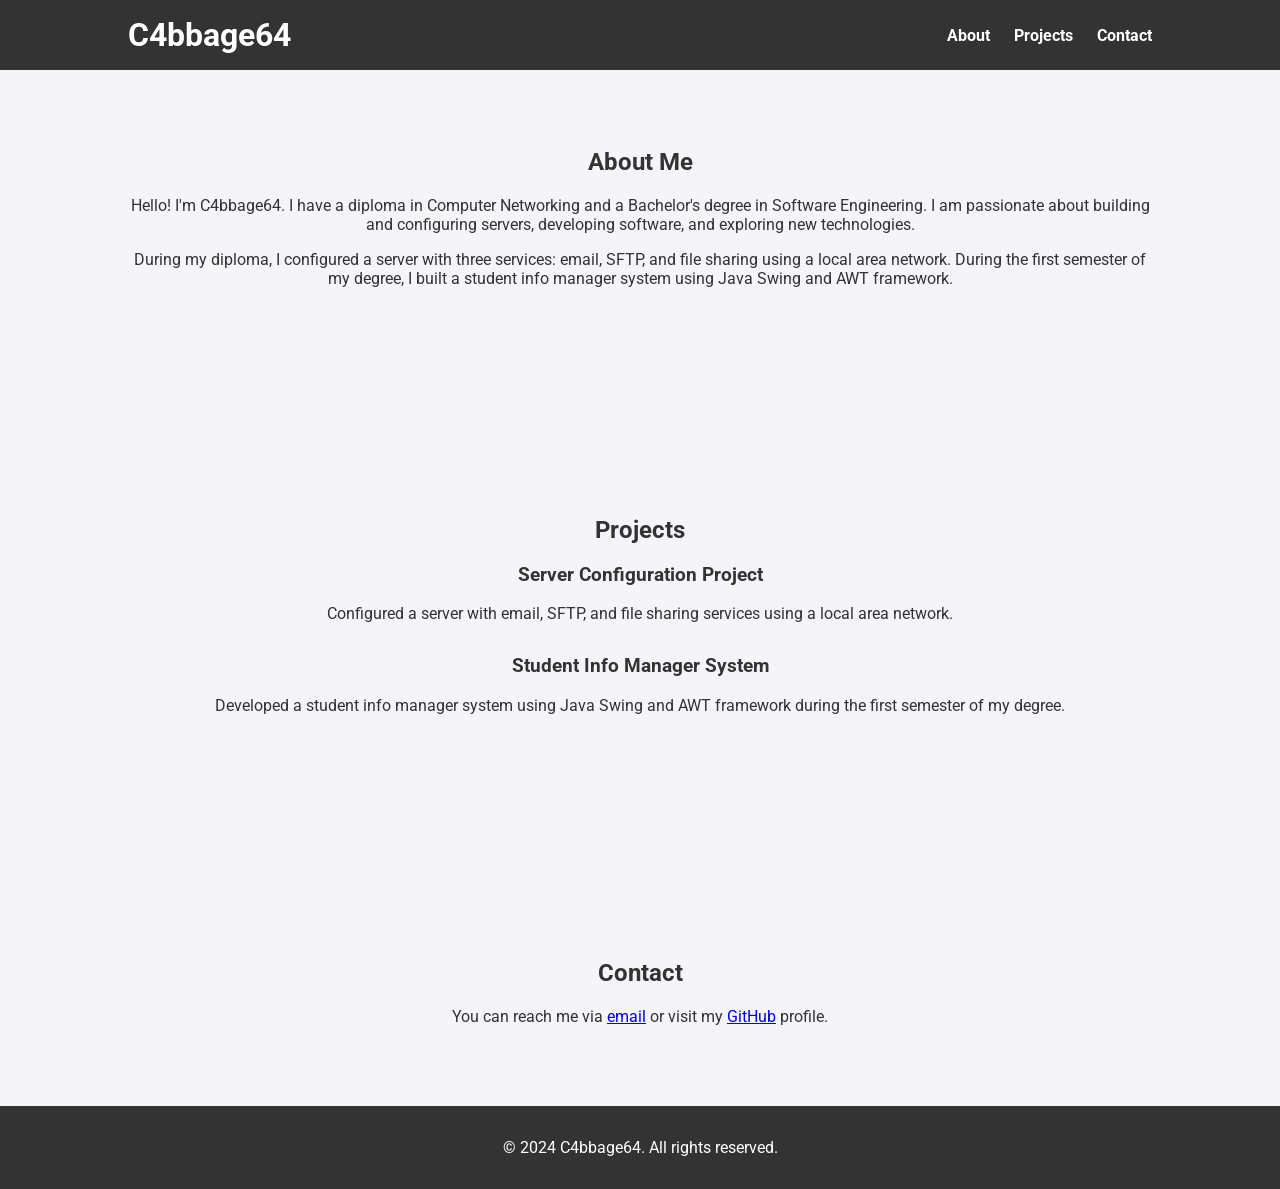
==== index.html @ d0a3040e "Updated Overall Website Design" ====
<!DOCTYPE html>
<html lang="en">
<head>
    <meta charset="UTF-8">
    <meta name="viewport" content="width=device-width, initial-scale=1.0">
    <title>C4bbage64 - Portfolio</title>
    <link href="https://fonts.googleapis.com/css2?family=Roboto:wght@400;700&display=swap" rel="stylesheet">
    <link rel="stylesheet" href="https://cdnjs.cloudflare.com/ajax/libs/font-awesome/6.0.0-beta3/css/all.min.css">
    <link rel="stylesheet" href="styles.css">
</head>
<body>
    <header>
        <div class="container">
            <h1>C4bbage64</h1>
            <nav>
                <ul>
                    <li><a href="#about">About</a></li>
                    <li><a href="#projects">Projects</a></li>
                    <li><a href="#contact">Contact</a></li>
                </ul>
            </nav>
        </div>
    </header>

    <section id="about" class="container">
        <h2>About Me</h2>
        <p>Hello! I'm C4bbage64. I have a diploma in Computer Networking and a Bachelor's degree in Software Engineering. I am passionate about building and configuring servers, developing software, and exploring new technologies.</p>
        <p>During my diploma, I configured a server with three services: email, SFTP, and file sharing using a local area network. During the first semester of my degree, I built a student info manager system using Java Swing and AWT framework.</p>
    </section>

    <section id="projects" class="container">
        <h2>Projects</h2>
        <div class="project">
            <h3>Server Configuration Project</h3>
            <p>Configured a server with email, SFTP, and file sharing services using a local area network.</p>
        </div>
        <div class="project">
            <h3>Student Info Manager System</h3>
            <p>Developed a student info manager system using Java Swing and AWT framework during the first semester of my degree.</p>
        </div>
    </section>

    <section id="contact" class="container">
        <h2>Contact</h2>
        <p>You can reach me via <a href="mailto:your-email@example.com">email</a> or visit my <a href="https://github.com/C4bbage64" target="_blank">GitHub</a> profile.</p>
    </section>

    <footer>
        <div class="container">
            <p>&copy; 2024 C4bbage64. All rights reserved.</p>
        </div>
    </footer>

    <button id="back-to-top"><i class="fas fa-chevron-up"></i></button>

    <script src="scripts.js"></script>
</body>
</html>
---- styles.css ----
body {
    font-family: 'Roboto', sans-serif;
    margin: 0;
    padding: 0;
    box-sizing: border-box;
    background-color: #f4f4f9;
    color: #333;
}

.container {
    width: 80%;
    margin: 0 auto;
}

header {
    background-color: #333;
    color: #fff;
    padding: 1rem 0;
    position: fixed;
    width: 100%;
    top: 0;
    z-index: 1000;
}

header .container {
    display: flex;
    justify-content: space-between;
    align-items: center;
}

header h1 {
    margin: 0;
}

nav ul {
    list-style: none;
    padding: 0;
    margin: 0;
    display: flex;
    gap: 1.5rem;
}

nav a {
    color: #fff;
    text-decoration: none;
    font-weight: bold;
    transition: color 0.3s ease;
}

nav a:hover {
    color: #f4f4f9;
}

section {
    padding: 8rem 0 4rem;
    text-align: center;
}

#projects .project {
    margin-bottom: 2rem;
}

footer {
    background-color: #333;
    color: #fff;
    text-align: center;
    padding: 1rem 0;
}

#back-to-top {
    position: fixed;
    bottom: 2rem;
    right: 2rem;
    background-color: #333;
    color: #fff;
    border: none;
    padding: 0.5rem 1rem;
    cursor: pointer;
    border-radius: 50%;
    display: none;
    font-size: 1.5rem;
    transition: background-color 0.3s ease;
}

#back-to-top:hover {
    background-color: #555;
}
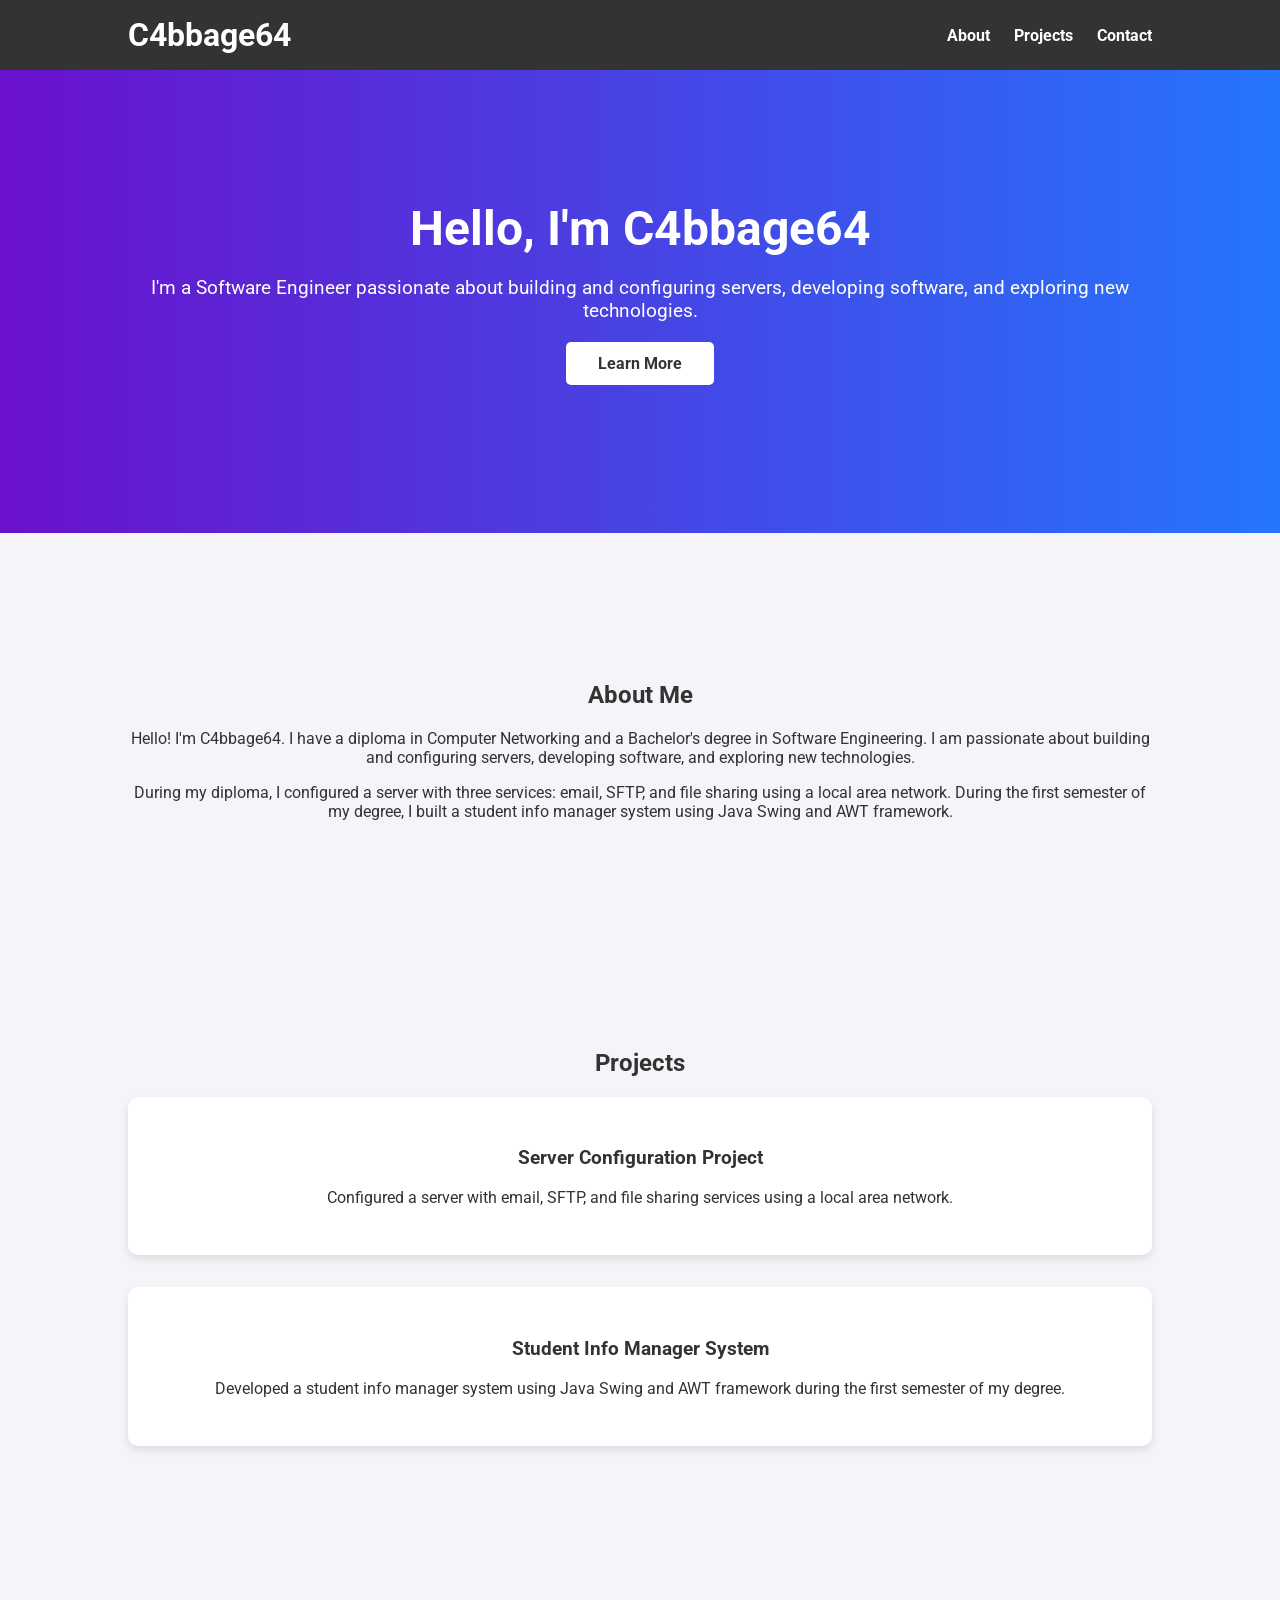
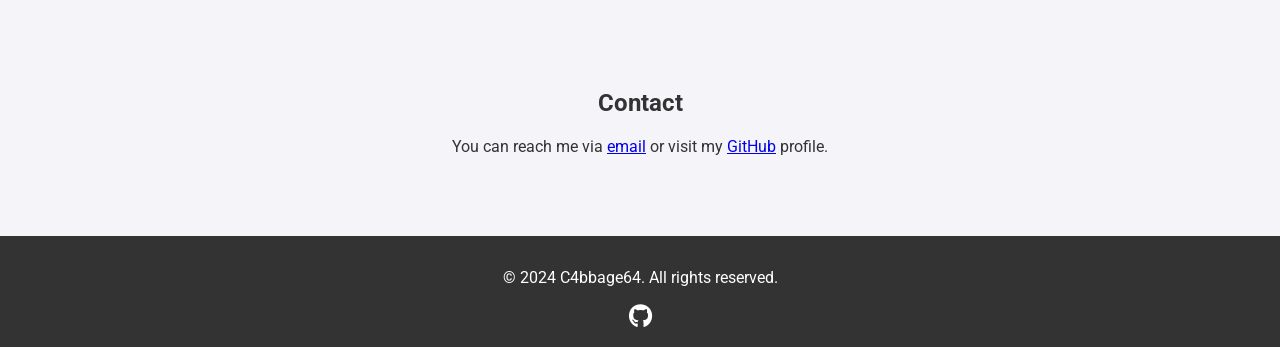
==== commit d3d4cac7: "Updated HTML and CSS" ====
--- a/index.html
+++ b/index.html
@@ -22,6 +22,14 @@
         </div>
     </header>
 
+    <section id="hero" class="hero-section">
+        <div class="container">
+            <h2>Hello, I'm C4bbage64</h2>
+            <p>I'm a Software Engineer passionate about building and configuring servers, developing software, and exploring new technologies.</p>
+            <a href="#about" class="btn">Learn More</a>
+        </div>
+    </section>
+
     <section id="about" class="container">
         <h2>About Me</h2>
         <p>Hello! I'm C4bbage64. I have a diploma in Computer Networking and a Bachelor's degree in Software Engineering. I am passionate about building and configuring servers, developing software, and exploring new technologies.</p>
@@ -30,11 +38,11 @@
 
     <section id="projects" class="container">
         <h2>Projects</h2>
-        <div class="project">
+        <div class="project-card">
             <h3>Server Configuration Project</h3>
             <p>Configured a server with email, SFTP, and file sharing services using a local area network.</p>
         </div>
-        <div class="project">
+        <div class="project-card">
             <h3>Student Info Manager System</h3>
             <p>Developed a student info manager system using Java Swing and AWT framework during the first semester of my degree.</p>
         </div>
@@ -48,6 +56,10 @@
     <footer>
         <div class="container">
             <p>&copy; 2024 C4bbage64. All rights reserved.</p>
+            <div class="social-links">
+                <a href="https://github.com/C4bbage64" target="_blank"><i class="fab fa-github"></i></a>
+                <!-- Add more social links here -->
+            </div>
         </div>
     </footer>
 
--- a/styles.css
+++ b/styles.css
@@ -51,13 +51,53 @@
     color: #f4f4f9;
 }
 
+.hero-section {
+    background: linear-gradient(to right, #6a11cb, #2575fc);
+    color: #fff;
+    padding: 10rem 0;
+    text-align: center;
+}
+
+.hero-section h2 {
+    font-size: 3rem;
+    margin-bottom: 1rem;
+}
+
+.hero-section p {
+    font-size: 1.2rem;
+    margin-bottom: 2rem;
+}
+
+.btn {
+    background-color: #fff;
+    color: #333;
+    padding: 0.75rem 2rem;
+    text-decoration: none;
+    border-radius: 5px;
+    font-weight: bold;
+    transition: background-color 0.3s ease;
+}
+
+.btn:hover {
+    background-color: #ddd;
+}
+
 section {
     padding: 8rem 0 4rem;
     text-align: center;
 }
 
-#projects .project {
+#projects .project-card {
+    background-color: #fff;
+    box-shadow: 0 4px 8px rgba(0,0,0,0.1);
+    padding: 2rem;
+    border-radius: 10px;
     margin-bottom: 2rem;
+    transition: transform 0.3s ease;
+}
+
+#projects .project-card:hover {
+    transform: translateY(-10px);
 }
 
 footer {
@@ -65,6 +105,17 @@
     color: #fff;
     text-align: center;
     padding: 1rem 0;
+}
+
+footer .social-links a {
+    color: #fff;
+    margin: 0 0.5rem;
+    text-decoration: none;
+    font-size: 1.5rem;
+}
+
+footer .social-links a:hover {
+    color: #ddd;
 }
 
 #back-to-top {
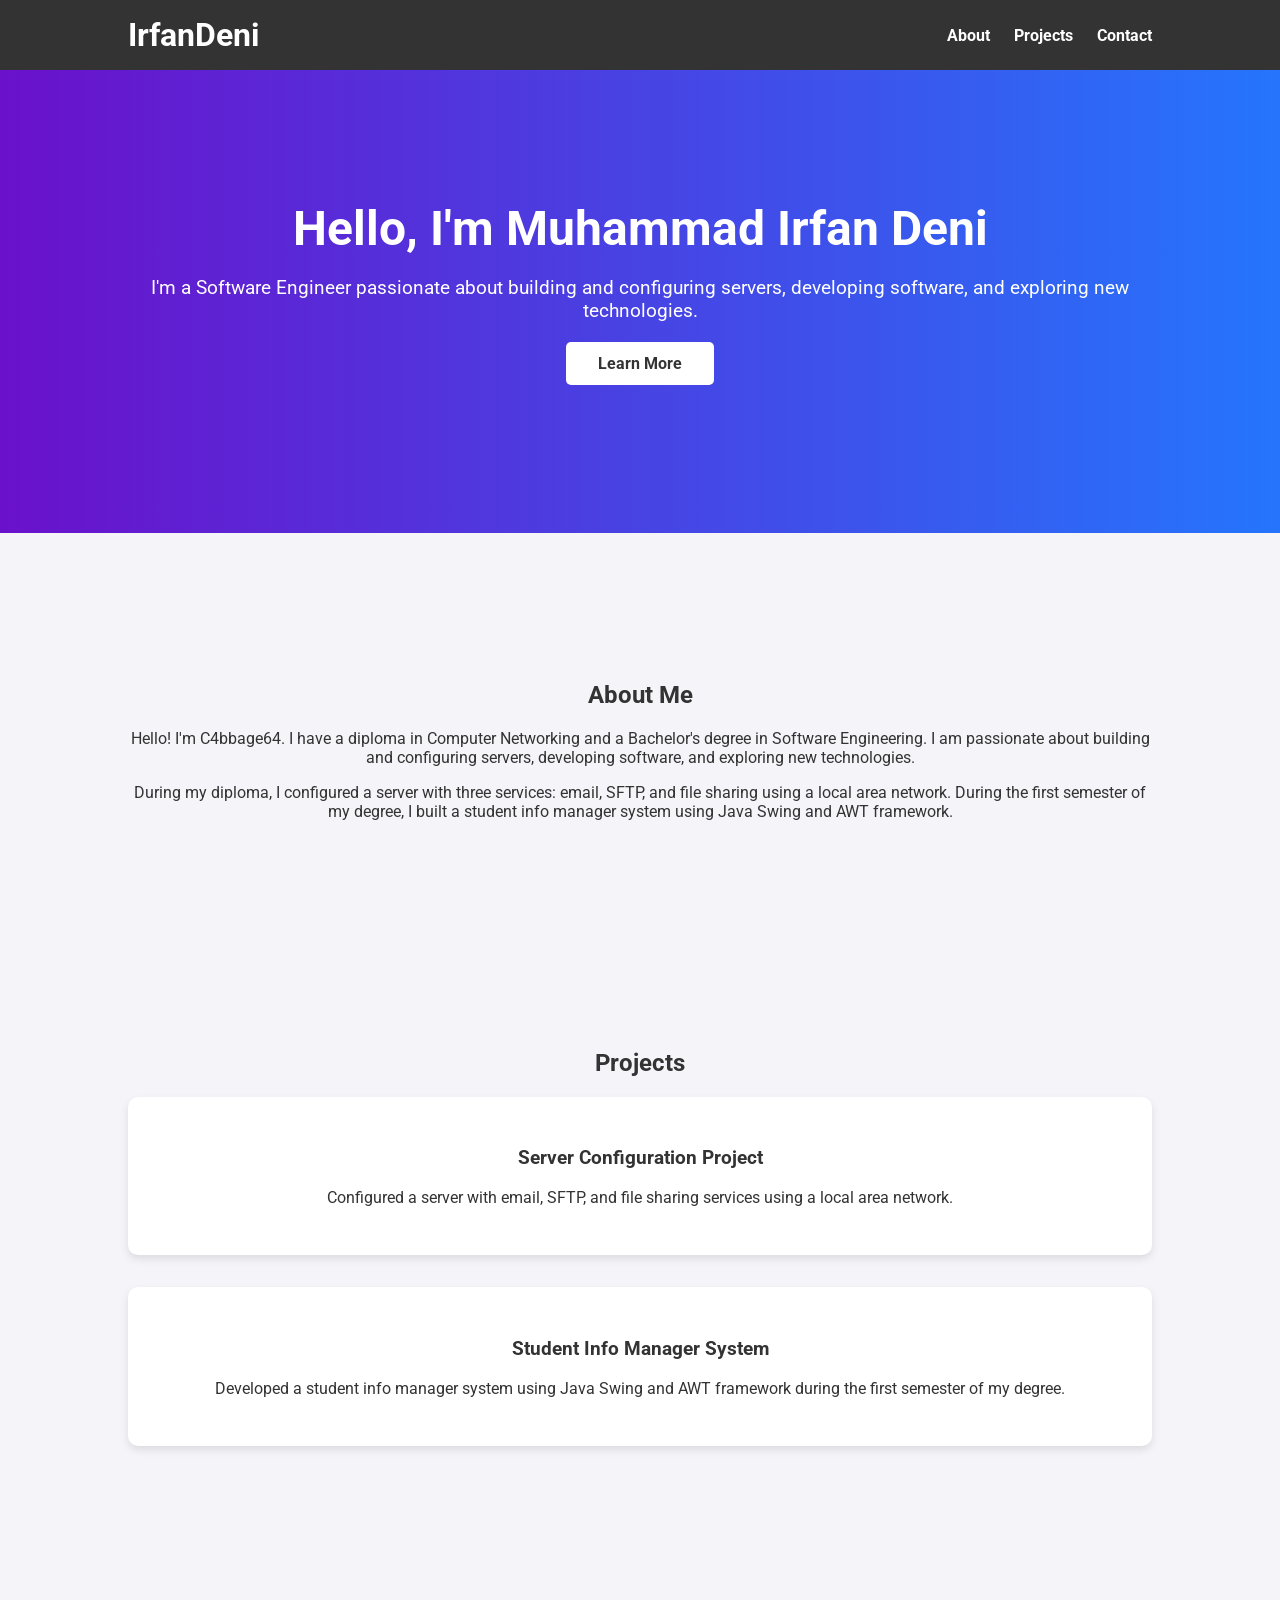
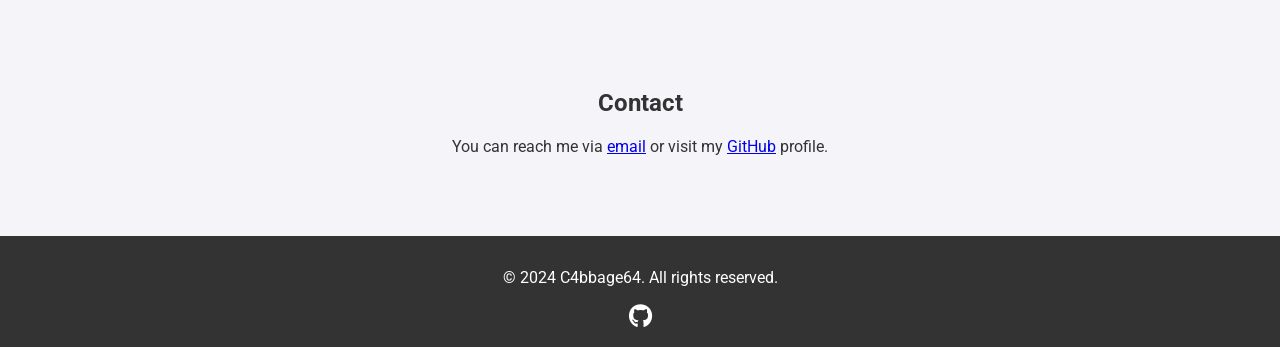
==== commit ec945747: "Update index.html Changed c4bbage64 to real name" ====
--- a/index.html
+++ b/index.html
@@ -3,7 +3,7 @@
 <head>
     <meta charset="UTF-8">
     <meta name="viewport" content="width=device-width, initial-scale=1.0">
-    <title>C4bbage64 - Portfolio</title>
+    <title>Irfan's - Portfolio</title>
     <link href="https://fonts.googleapis.com/css2?family=Roboto:wght@400;700&display=swap" rel="stylesheet">
     <link rel="stylesheet" href="https://cdnjs.cloudflare.com/ajax/libs/font-awesome/6.0.0-beta3/css/all.min.css">
     <link rel="stylesheet" href="styles.css">
@@ -11,7 +11,7 @@
 <body>
     <header>
         <div class="container">
-            <h1>C4bbage64</h1>
+            <h1>IrfanDeni</h1>
             <nav>
                 <ul>
                     <li><a href="#about">About</a></li>
@@ -24,7 +24,7 @@
 
     <section id="hero" class="hero-section">
         <div class="container">
-            <h2>Hello, I'm C4bbage64</h2>
+            <h2>Hello, I'm Muhammad Irfan Deni</h2>
             <p>I'm a Software Engineer passionate about building and configuring servers, developing software, and exploring new technologies.</p>
             <a href="#about" class="btn">Learn More</a>
         </div>
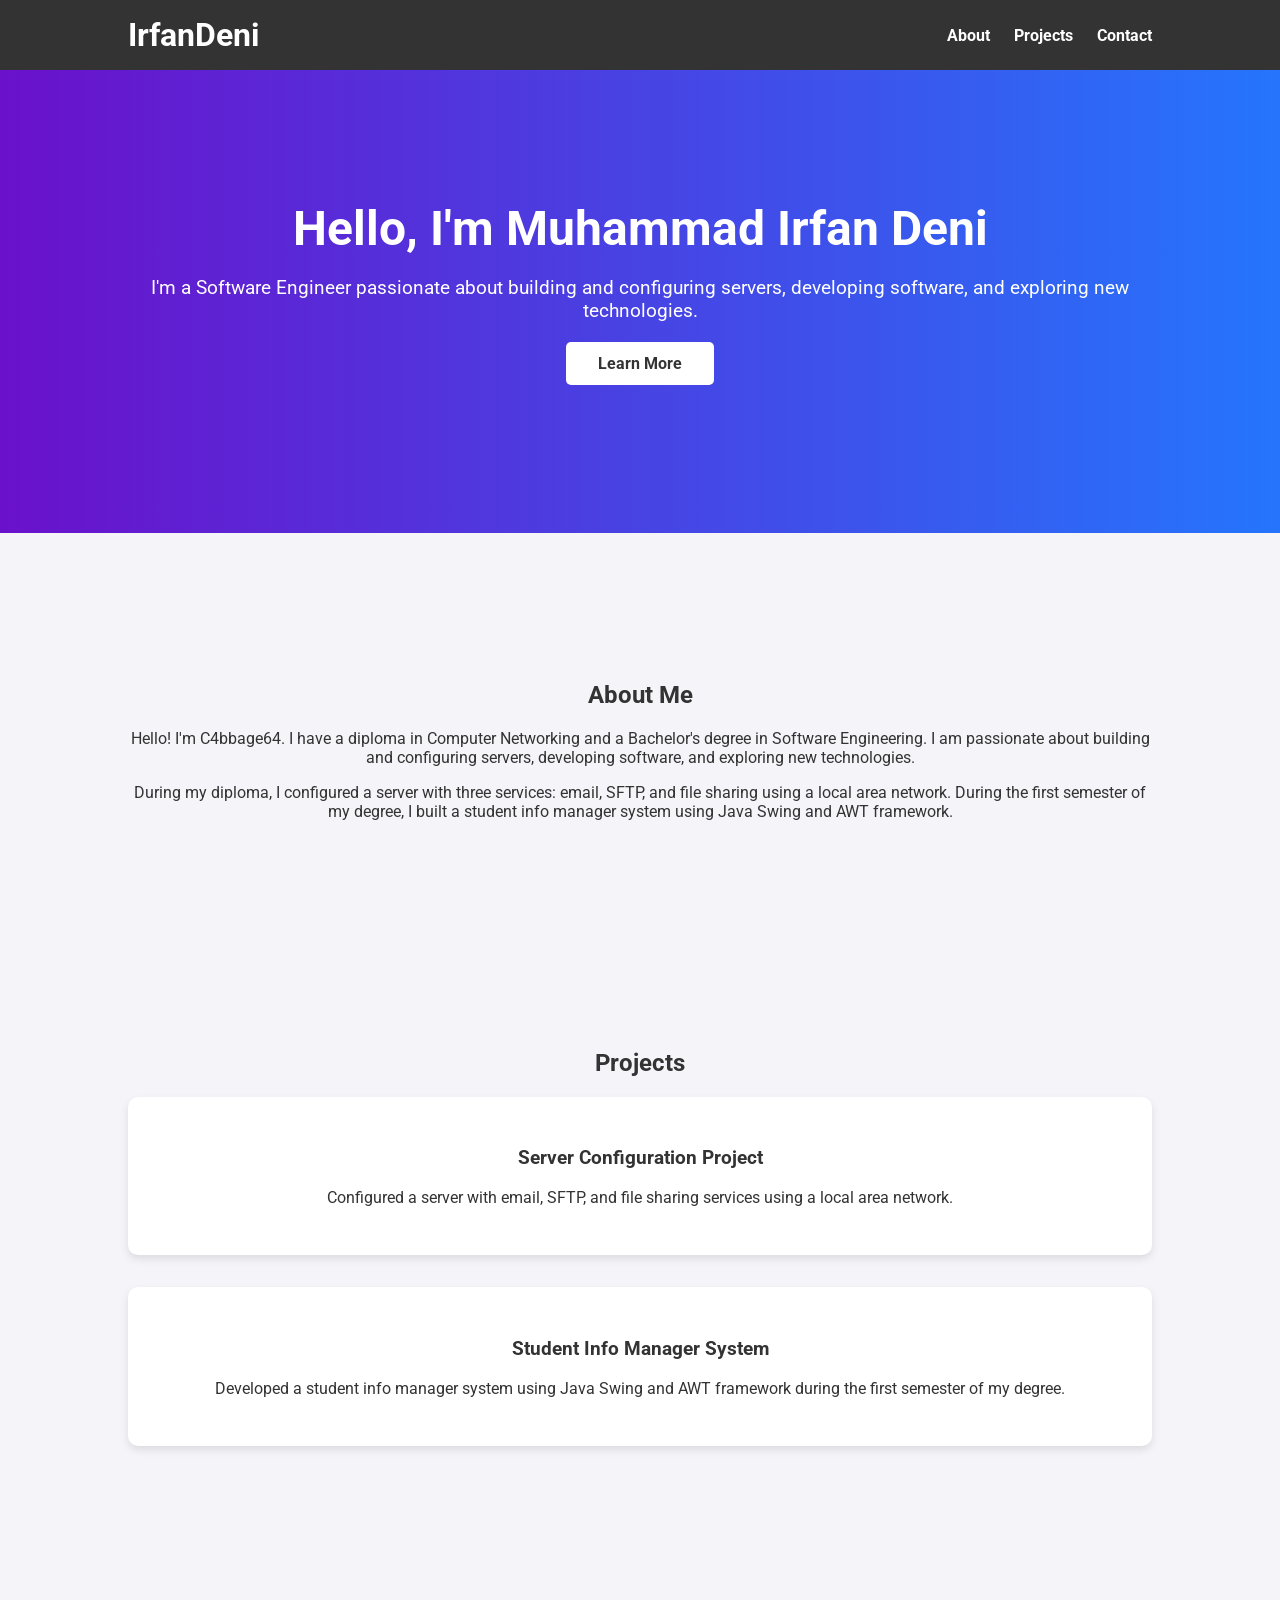
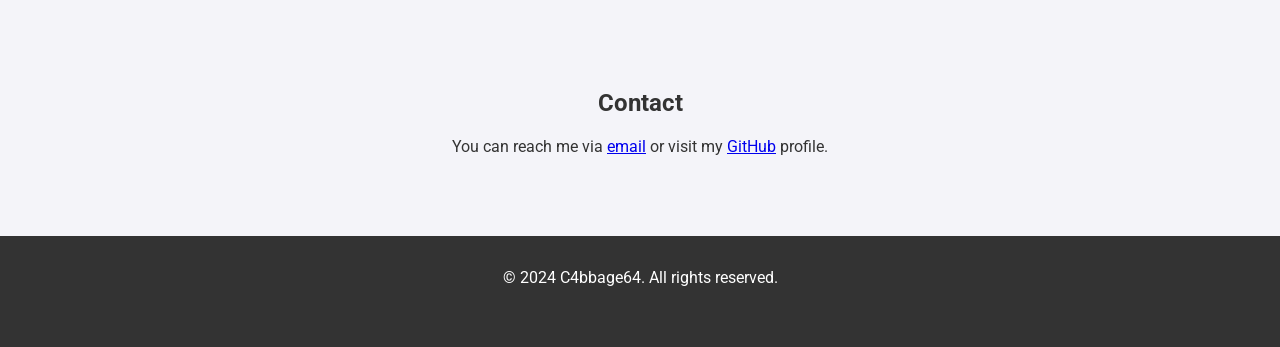
==== commit 0426d22c: "Update contact information and add social media links" ====
--- a/index.html
+++ b/index.html
@@ -50,14 +50,17 @@
 
     <section id="contact" class="container">
         <h2>Contact</h2>
-        <p>You can reach me via <a href="mailto:your-email@example.com">email</a> or visit my <a href="https://github.com/C4bbage64" target="_blank">GitHub</a> profile.</p>
+        <p>You can reach me via <a href="mailto:irfan.deni@gmail.com">email</a> or visit my <a href="https://github.com/C4bbage64" target="_blank">GitHub</a> profile.</p>
     </section>
 
     <footer>
         <div class="container">
             <p>&copy; 2024 C4bbage64. All rights reserved.</p>
             <div class="social-links">
-                <a href="https://github.com/C4bbage64" target="_blank"><i class="fab fa-github"></i></a>
+                <a href="https://github.com/C4bbage64" target="_blank"><i class="fab fa-GitHub"></i></a>
+                <a href="https://www.linkedin.com/in/muhammad-irfan-deni-b18688260/" target="_blank"><i class="fab fa-LinkedIn"></i></a>
+                <a href="https://app.daily.dev/cabbage64" target="_blank"><i class="fab fa-Daily.Dev"></i></a>
+                <a href="https://www.youtube.com/@irfandeni535" target="_blank"><i class="fab fa-Youtube"></i></a>
                 <!-- Add more social links here -->
             </div>
         </div>
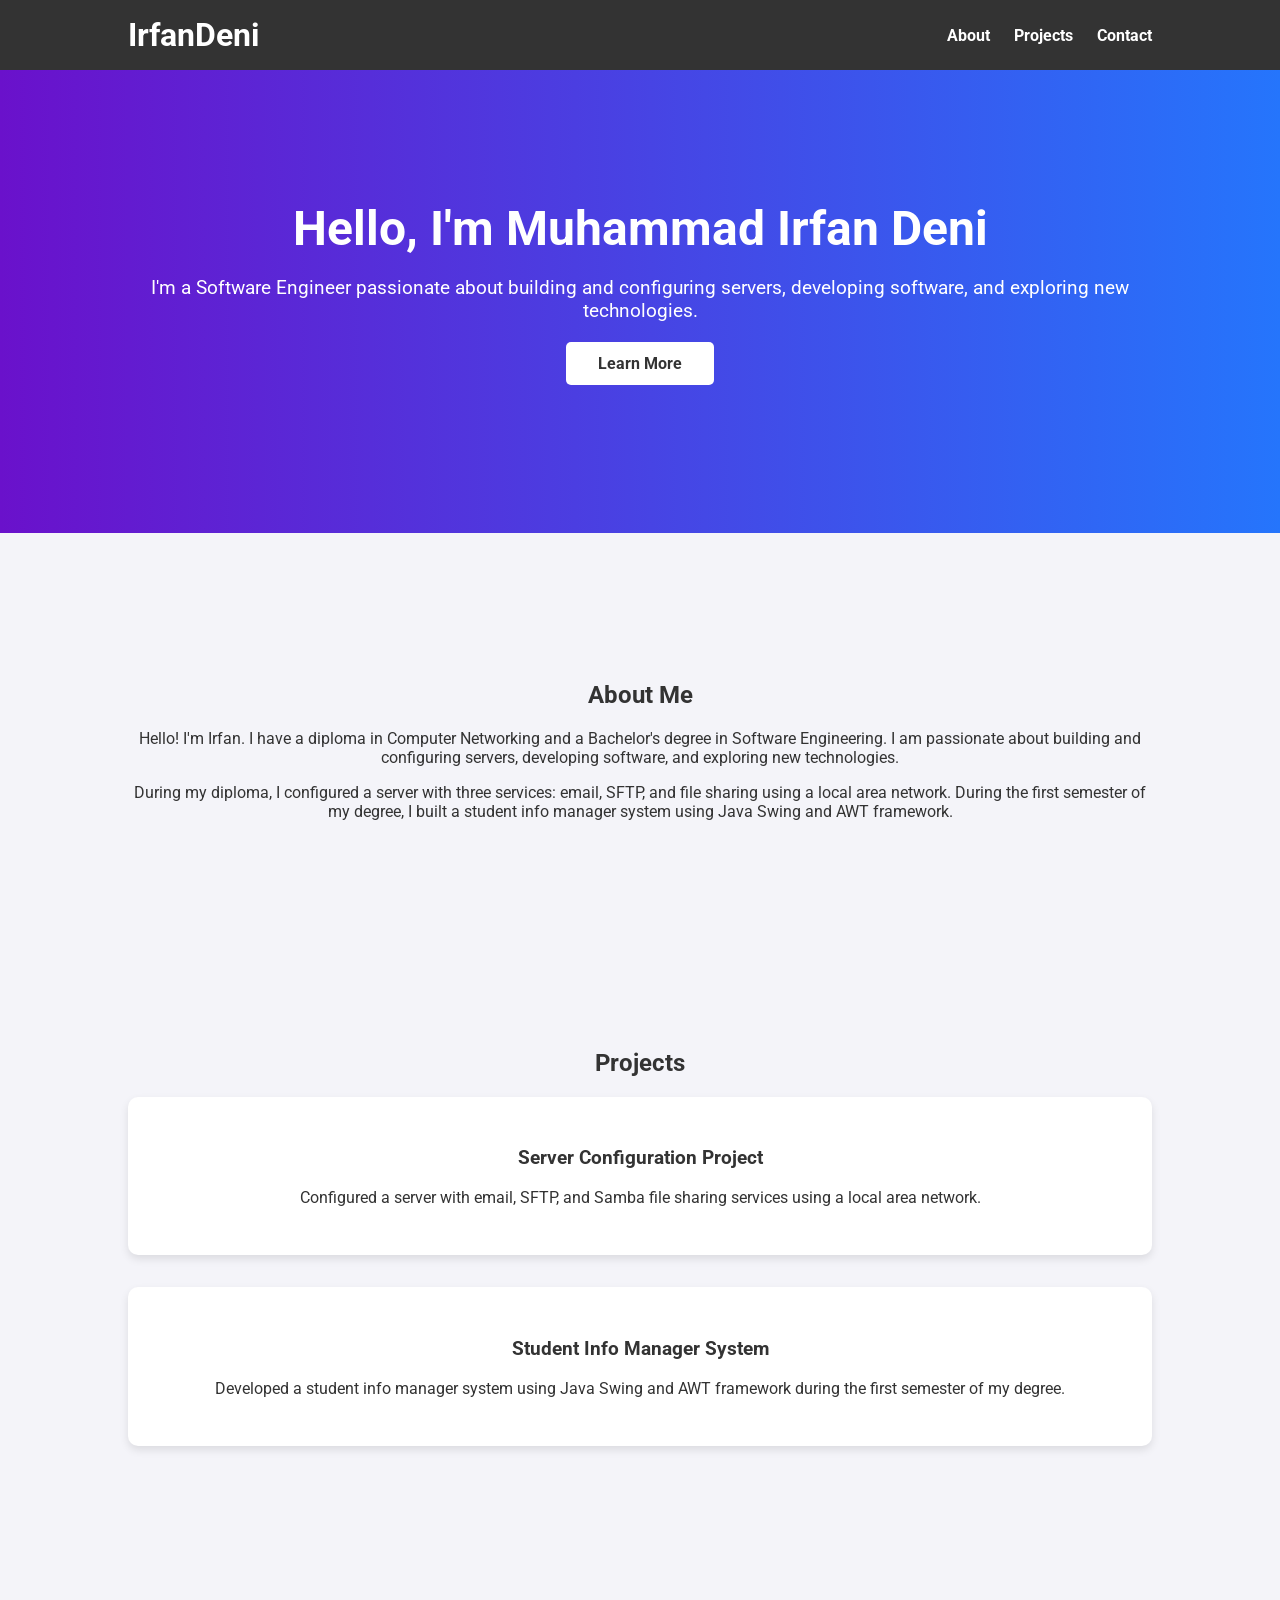
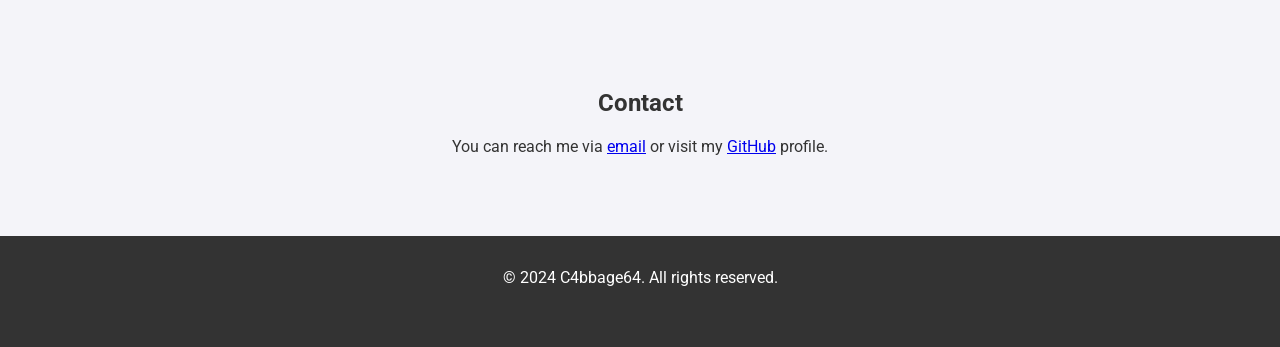
==== commit a7c21e9c: "Update server configuration project description" ====
--- a/index.html
+++ b/index.html
@@ -32,7 +32,7 @@
 
     <section id="about" class="container">
         <h2>About Me</h2>
-        <p>Hello! I'm C4bbage64. I have a diploma in Computer Networking and a Bachelor's degree in Software Engineering. I am passionate about building and configuring servers, developing software, and exploring new technologies.</p>
+        <p>Hello! I'm Irfan. I have a diploma in Computer Networking and a Bachelor's degree in Software Engineering. I am passionate about building and configuring servers, developing software, and exploring new technologies.</p>
         <p>During my diploma, I configured a server with three services: email, SFTP, and file sharing using a local area network. During the first semester of my degree, I built a student info manager system using Java Swing and AWT framework.</p>
     </section>
 
@@ -40,7 +40,7 @@
         <h2>Projects</h2>
         <div class="project-card">
             <h3>Server Configuration Project</h3>
-            <p>Configured a server with email, SFTP, and file sharing services using a local area network.</p>
+            <p>Configured a server with email, SFTP, and Samba file sharing services using a local area network.</p>
         </div>
         <div class="project-card">
             <h3>Student Info Manager System</h3>
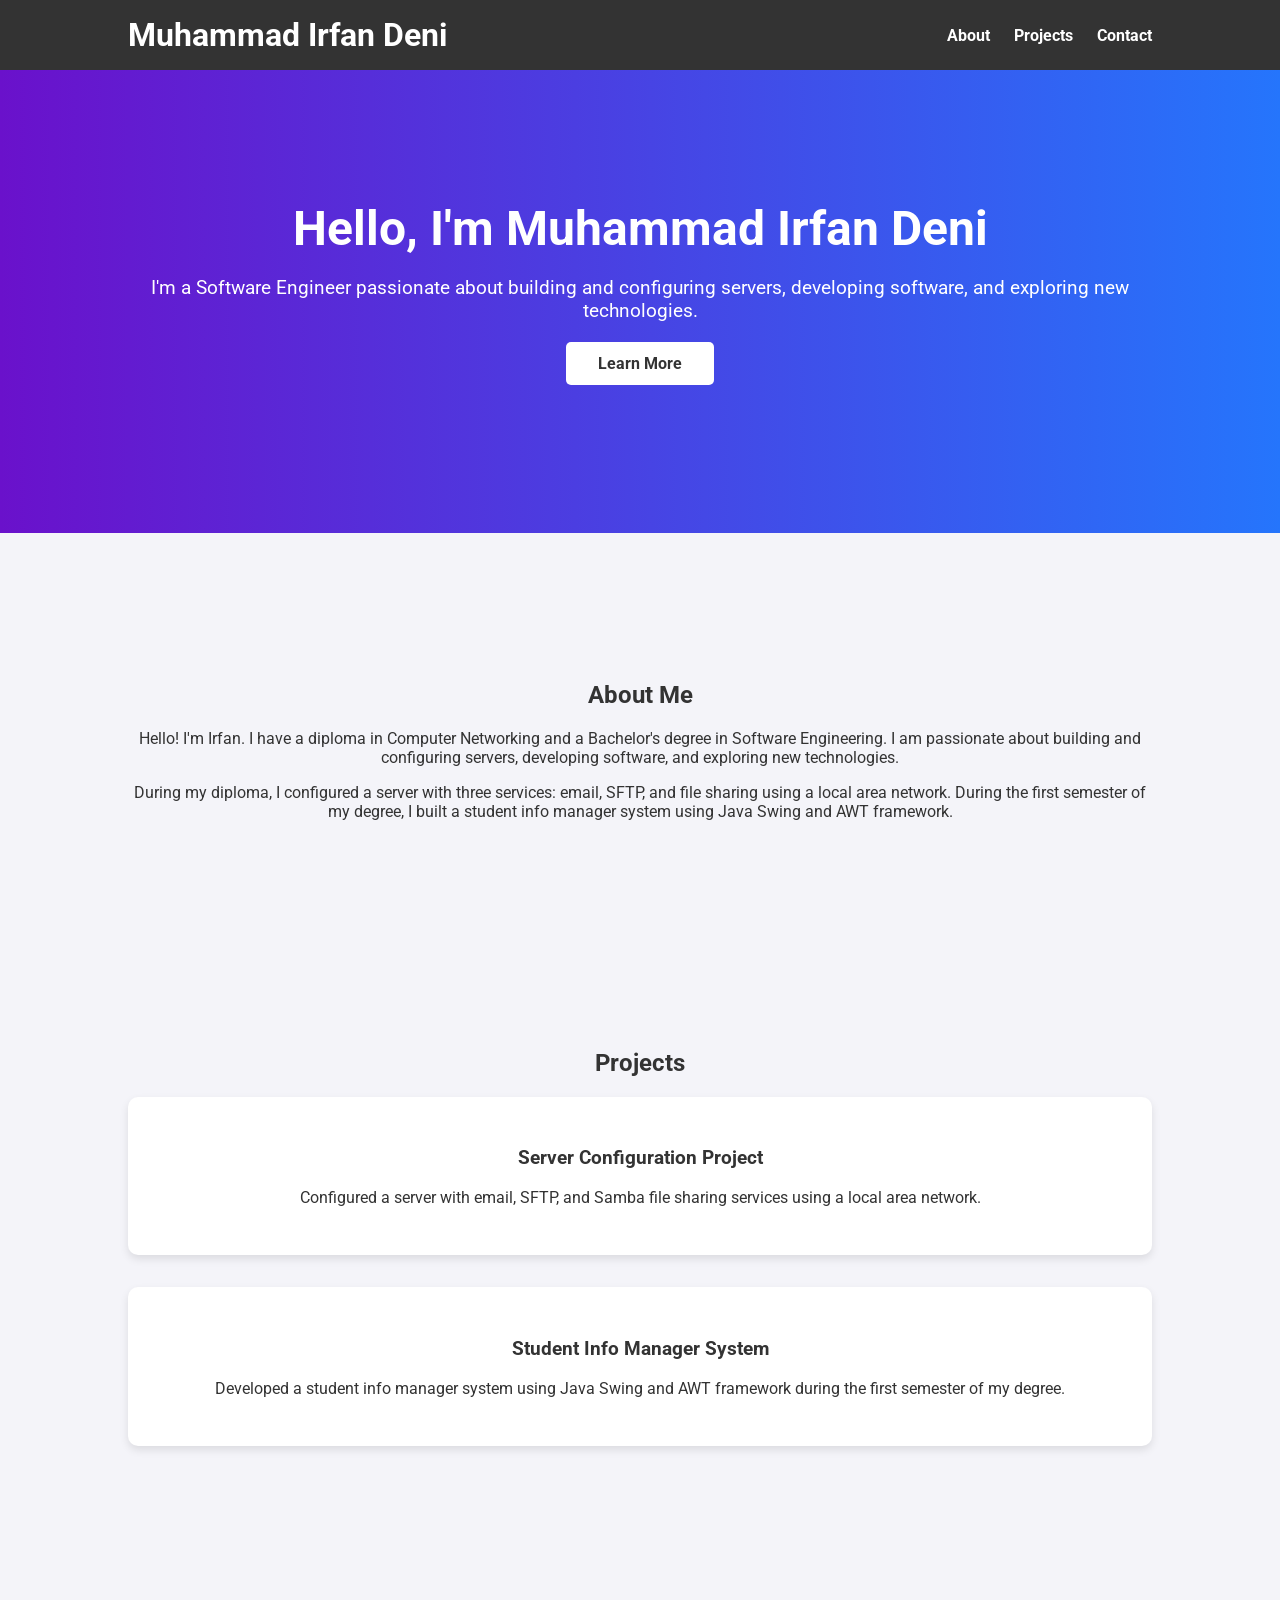
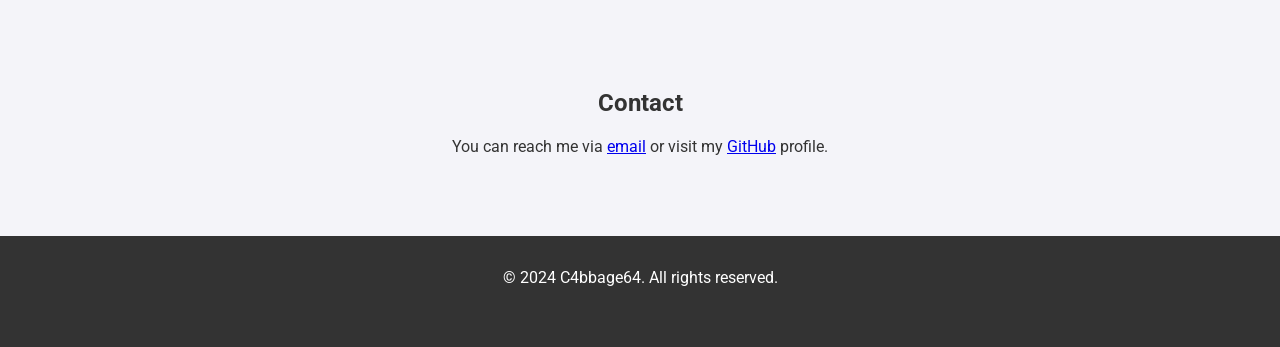
==== commit c5673c55: "Update header title in index.html" ====
--- a/index.html
+++ b/index.html
@@ -11,7 +11,7 @@
 <body>
     <header>
         <div class="container">
-            <h1>IrfanDeni</h1>
+            <h1>Muhammad Irfan Deni</h1>
             <nav>
                 <ul>
                     <li><a href="#about">About</a></li>
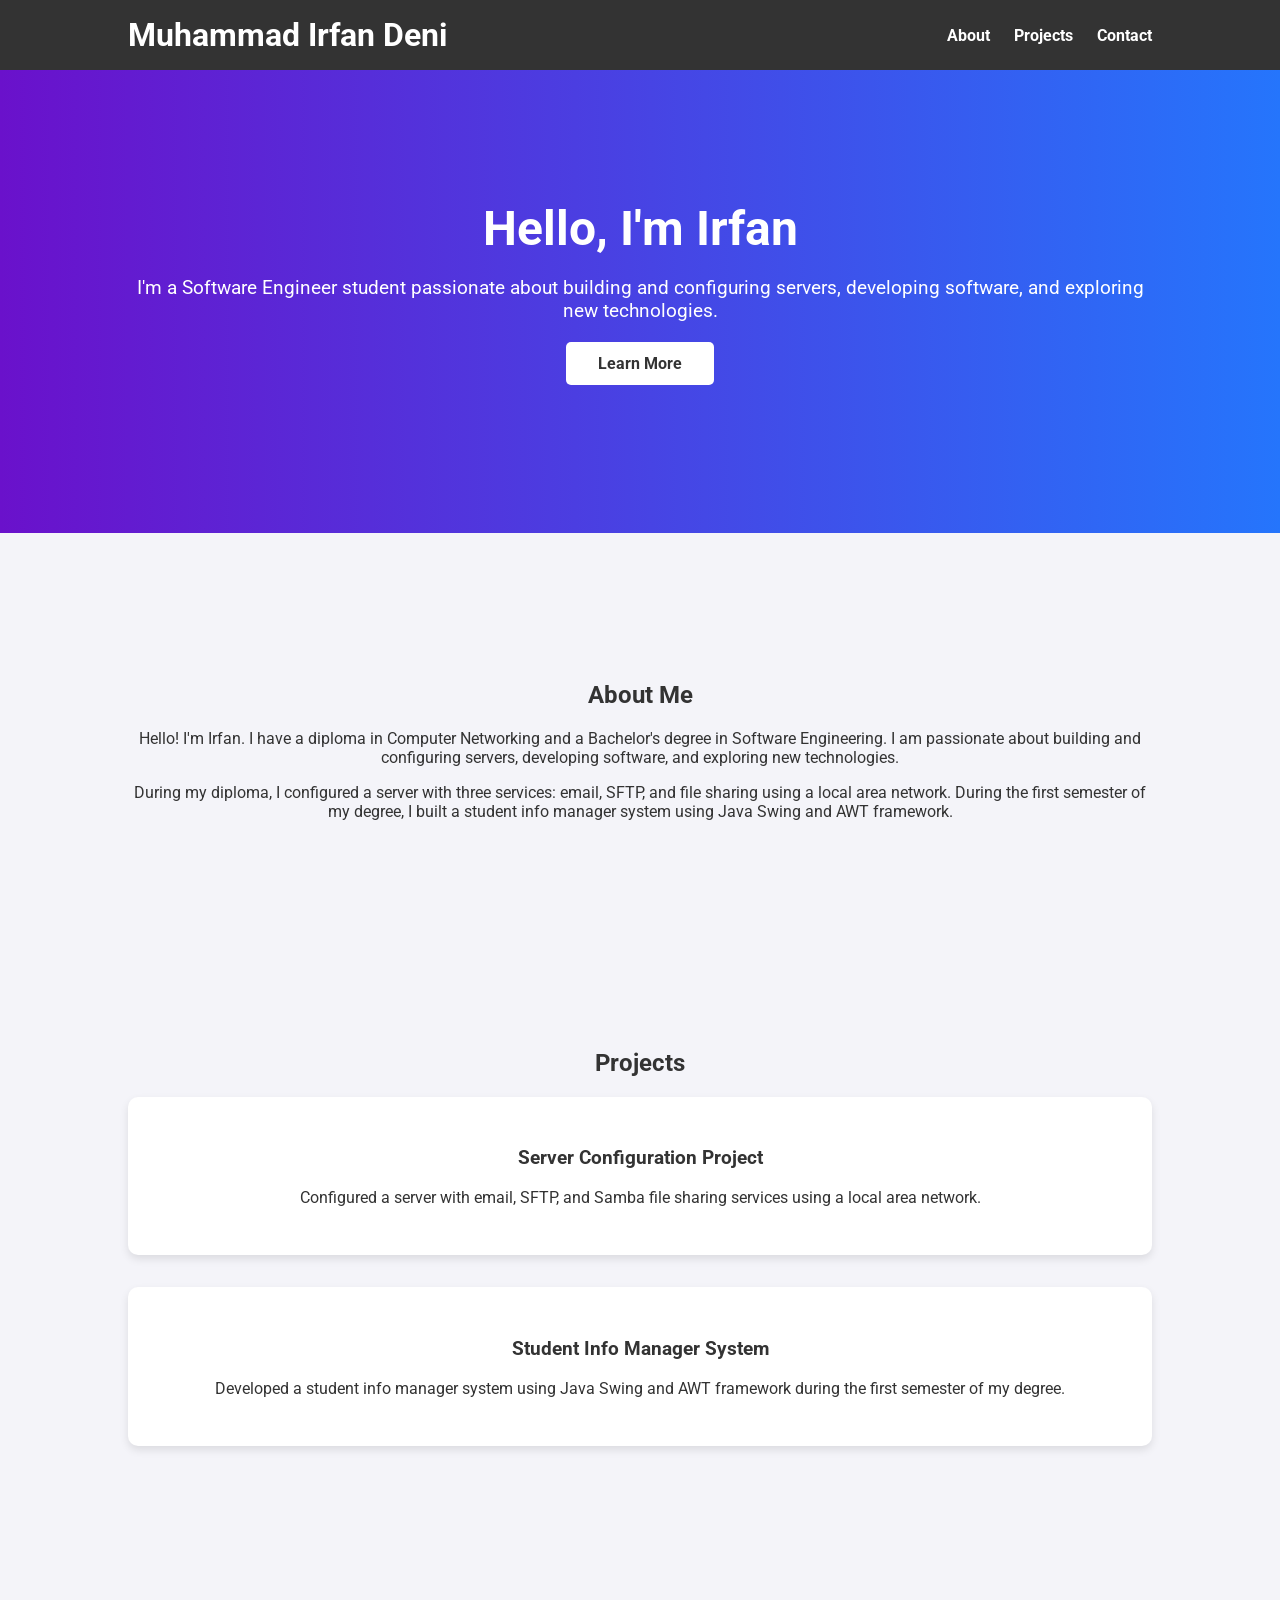
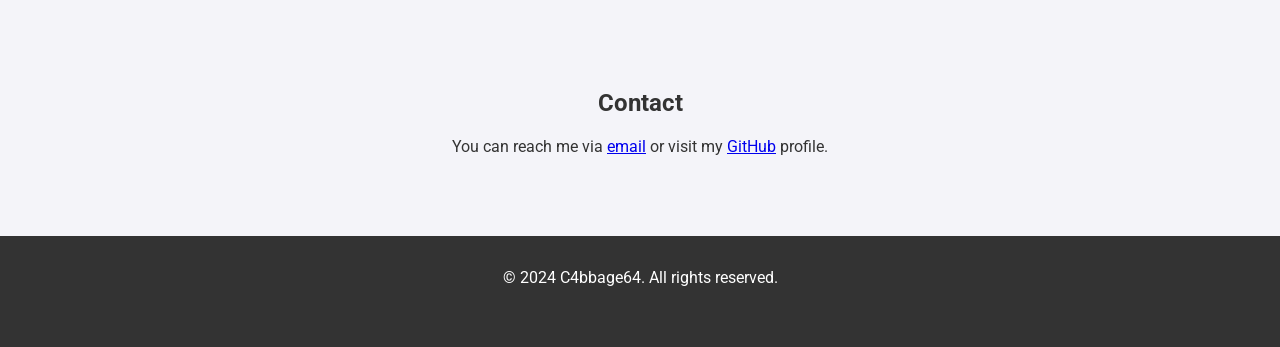
==== commit b7c6fe32: "Update header title and introduction in index.html" ====
--- a/index.html
+++ b/index.html
@@ -24,8 +24,8 @@
 
     <section id="hero" class="hero-section">
         <div class="container">
-            <h2>Hello, I'm Muhammad Irfan Deni</h2>
-            <p>I'm a Software Engineer passionate about building and configuring servers, developing software, and exploring new technologies.</p>
+            <h2>Hello, I'm Irfan</h2>
+            <p>I'm a Software Engineer student passionate about building and configuring servers, developing software, and exploring new technologies.</p>
             <a href="#about" class="btn">Learn More</a>
         </div>
     </section>
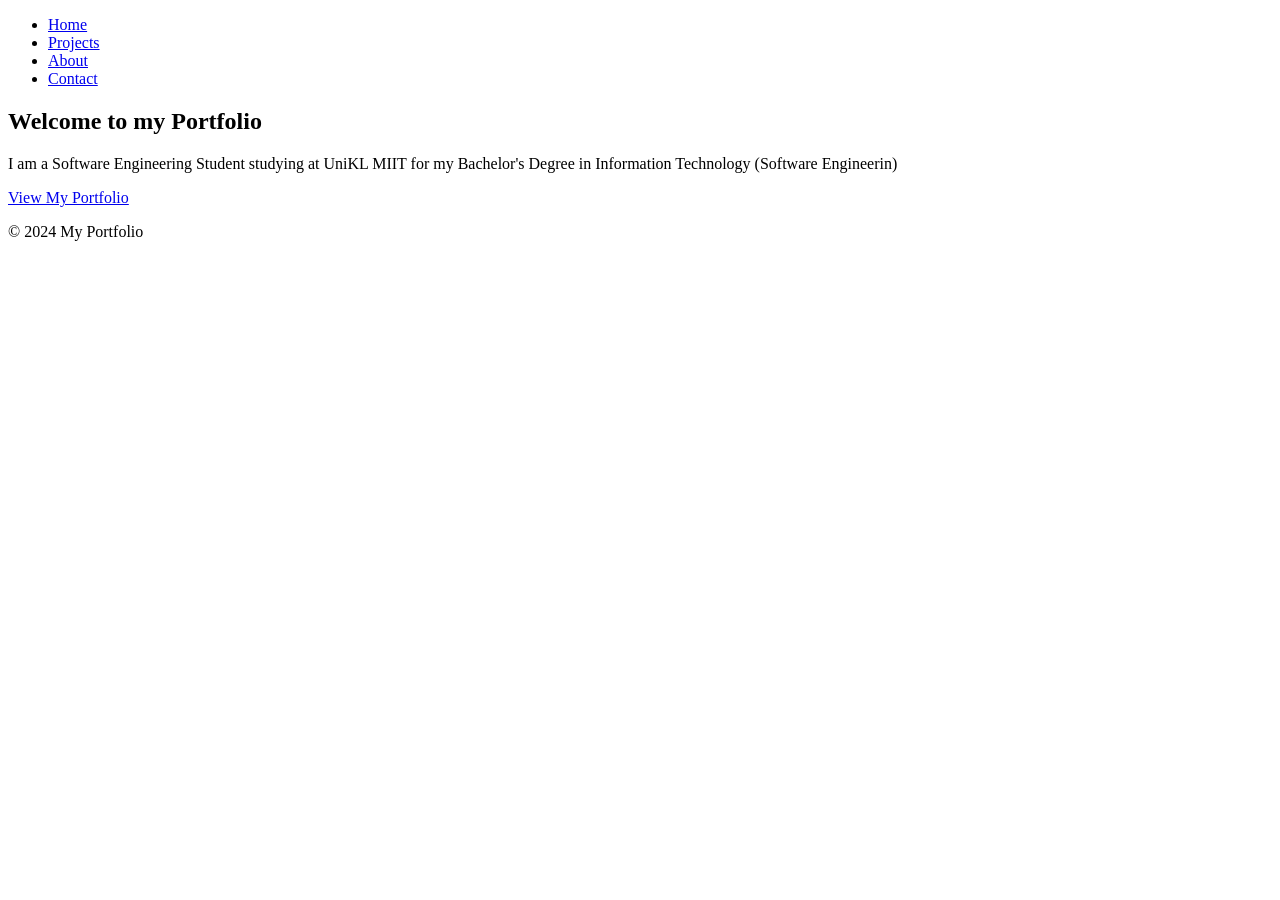
==== commit 33e5978d: "Updated index.html" ====
--- a/index.html
+++ b/index.html
@@ -2,72 +2,33 @@
 <html lang="en">
 <head>
     <meta charset="UTF-8">
+    <meta http-equiv="X-UA-Compatible" content="IE=edge">
     <meta name="viewport" content="width=device-width, initial-scale=1.0">
-    <title>Irfan's - Portfolio</title>
-    <link href="https://fonts.googleapis.com/css2?family=Roboto:wght@400;700&display=swap" rel="stylesheet">
-    <link rel="stylesheet" href="https://cdnjs.cloudflare.com/ajax/libs/font-awesome/6.0.0-beta3/css/all.min.css">
-    <link rel="stylesheet" href="styles.css">
+    <title>My Portfolio</title>
+    <link rel="stylesheet" href="css/main.css">
 </head>
 <body>
     <header>
-        <div class="container">
-            <h1>Muhammad Irfan Deni</h1>
-            <nav>
-                <ul>
-                    <li><a href="#about">About</a></li>
-                    <li><a href="#projects">Projects</a></li>
-                    <li><a href="#contact">Contact</a></li>
-                </ul>
-            </nav>
-        </div>
+        <nav>
+            <ul>
+                <li><a href="index.html">Home</a></li>
+                <li><a href="projects.html">Projects</a></li>
+                <li><a href="about.html">About</a></li>
+                <li><a href="contact.html">Contact</a></li>
+            </ul>
+        </nav>
     </header>
 
-    <section id="hero" class="hero-section">
-        <div class="container">
-            <h2>Hello, I'm Irfan</h2>
-            <p>I'm a Software Engineer student passionate about building and configuring servers, developing software, and exploring new technologies.</p>
-            <a href="#about" class="btn">Learn More</a>
-        </div>
-    </section>
-
-    <section id="about" class="container">
-        <h2>About Me</h2>
-        <p>Hello! I'm Irfan. I have a diploma in Computer Networking and a Bachelor's degree in Software Engineering. I am passionate about building and configuring servers, developing software, and exploring new technologies.</p>
-        <p>During my diploma, I configured a server with three services: email, SFTP, and file sharing using a local area network. During the first semester of my degree, I built a student info manager system using Java Swing and AWT framework.</p>
-    </section>
-
-    <section id="projects" class="container">
-        <h2>Projects</h2>
-        <div class="project-card">
-            <h3>Server Configuration Project</h3>
-            <p>Configured a server with email, SFTP, and Samba file sharing services using a local area network.</p>
-        </div>
-        <div class="project-card">
-            <h3>Student Info Manager System</h3>
-            <p>Developed a student info manager system using Java Swing and AWT framework during the first semester of my degree.</p>
-        </div>
-    </section>
-
-    <section id="contact" class="container">
-        <h2>Contact</h2>
-        <p>You can reach me via <a href="mailto:irfan.deni@gmail.com">email</a> or visit my <a href="https://github.com/C4bbage64" target="_blank">GitHub</a> profile.</p>
+    <section id="Hero">
+        <h1>Welcome to my Portfolio</h1>
+        <p>I am a Software Engineering Student studying at UniKL MIIT for my Bachelor's Degree in Information Technology (Software Engineerin)</p>
+        <a href="prjects.html" class="button">View My Portfolio</a>
     </section>
 
     <footer>
-        <div class="container">
-            <p>&copy; 2024 C4bbage64. All rights reserved.</p>
-            <div class="social-links">
-                <a href="https://github.com/C4bbage64" target="_blank"><i class="fab fa-GitHub"></i></a>
-                <a href="https://www.linkedin.com/in/muhammad-irfan-deni-b18688260/" target="_blank"><i class="fab fa-LinkedIn"></i></a>
-                <a href="https://app.daily.dev/cabbage64" target="_blank"><i class="fab fa-Daily.Dev"></i></a>
-                <a href="https://www.youtube.com/@irfandeni535" target="_blank"><i class="fab fa-Youtube"></i></a>
-                <!-- Add more social links here -->
-            </div>
-        </div>
+        <p>&copy; 2024 My Portfolio</p>
     </footer>
 
-    <button id="back-to-top"><i class="fas fa-chevron-up"></i></button>
-
-    <script src="scripts.js"></script>
+    <script src="js/main.js"></script>
 </body>
 </html>
